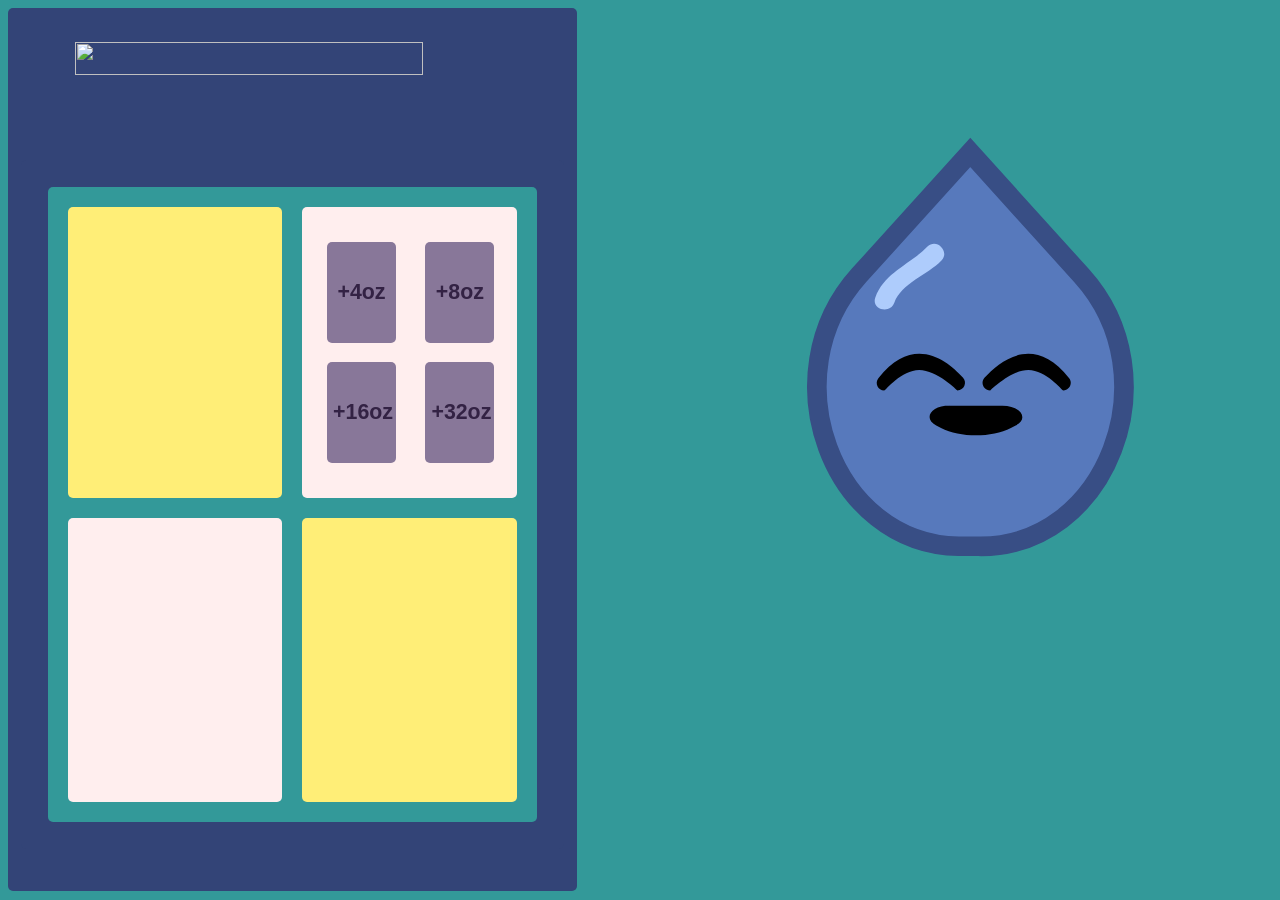
==== index.html @ 67666979 "moving code around again" ====
<html>
    <head>
        <title>Hydration Concentration!</title>
        <link rel="icon" href="assets/favicon.svg">
        <link rel="stylesheet" href="styles.css">
            <script src="https://cdn.jsdelivr.net/npm/chart.js@4.5.0"></script>
            <script src="path/to/dayjs/dayjs.min.js"></script>
            <script src="buttons.js"></script>
            <script src="chart2.js"></script>
    </head>
    <body>
    <!-- Chart.js v4.5.1vhttps://www.chartjs.org (c) 2025 Chart.js Contributors Released under the MIT License -->
    <noscript>
        <div id="noScript">
            Please Enable Javascript
        </div>
    </noscript>
    <!-- Left Section with User Data-->
        <nav>
        <header>
            <img draggable = "false" id = "header" src = "assets/Untitled-1.png">
        </img>
        </header>
        <aside>
    <!-- holds user data cells-->
            <table>
                <tr>
                    <!-- Top Row first cell with bar chart-->
                    <td>
                        <canvas id="waterBar">
                        <!--Chart.js code-->
                        <script src="chart1.js"></script>
                        </canvas>
                    </td>
                    <!-- Top Row second cell with pie chart-->
                    <td id="td2">
                        <button onclick="oz4()"> +4oz </button>
                        <button onclick="oz8()"> +8oz </button>
                        <button onclick="oz16()"> +16oz </button>
                        <button onclick="oz32()"> +32oz </button>
                    </td>
                </tr>
                <tr>
                    <!-- Bottom row first cell with ???-->
                    <td id="td2">
                    </td>
                    <!-- Bottom row second cell with +oz button-->
                    <td>
                    </td>
                </tr>
            </table>
        </aside>
        </nav>
        <article>
            <img draggable = "false" id = "droppy" onclick = "clearOz()"></img>
        </article>

    </body>
</html>
---- styles.css ----
body
{
    background-color:#399;
}
header
{
    height:15%;
    width:100%;
    margin-bottom:2%;
    border-radius: 5px;
}
nav
{
    height:97%;
    width:43%;
    padding:1%;
    background-color:#347;
    border-radius: 5px;
    float: left;
}
#header
{
    width:80%;
    height:50%;
    margin-top:4%;
    margin-bottom:5%;
    margin-left:10%;
    margin-right:10%;
    
}
article
{
    height: 90%;
    width: 54%;
    margin-left:46%;
    border-radius: 5px;
    overflow:auto;
}
#droppy
{
    height:70%;
    margin-top:10%;
    margin-left:20%;
    content: url("assets/DROPPY.svg");
}
#droppy:hover
{
    content: url("assets/DROPPYsmile.svg");
}
aside
{
    height: 74%;
    width: 90%;
    background-color:#347;
    padding:5%;
    border-radius: 5px;
    overflow:auto;
}
table
{
    width:100%;
    height:100%;
    background-color:#399;
    border-radius:5px;
    border-spacing:20px;
    table-layout:fixed;
}
td
{
    background-color:#fe7;
    border-radius:5px;
    width:20%;
    height:25%;
    padding-left:2%;
    padding-right:2%;
}
#td2
{
    background-color:#fee;
    border-radius:5px;
    width:20%;
    height:25%;
    padding-left:2%;
    padding-right:2%;
}
#waterBar
{
    font-family: 'Lucida Sans', 'Lucida Sans Regular', 'Lucida Grande', 'Lucida Sans Unicode', Geneva, Verdana, sans-serif;
}
#noscript
{
    background-color:#fff;
}

button
{
    height:35%;
    width:35%;
    margin:5%;
    margin-left:8%;
    border:none;
    border-radius:5px;
    font-family:'Lucida Sans', 'Lucida Sans Regular', 'Lucida Grande', 'Lucida Sans Unicode', Geneva, Verdana, sans-serif;
    font-weight:bold;
    font-size:16pt;
    text-align:center;
    background-color:#879;
    color:#324;
}
button:active
{
    background-color:#768;
}
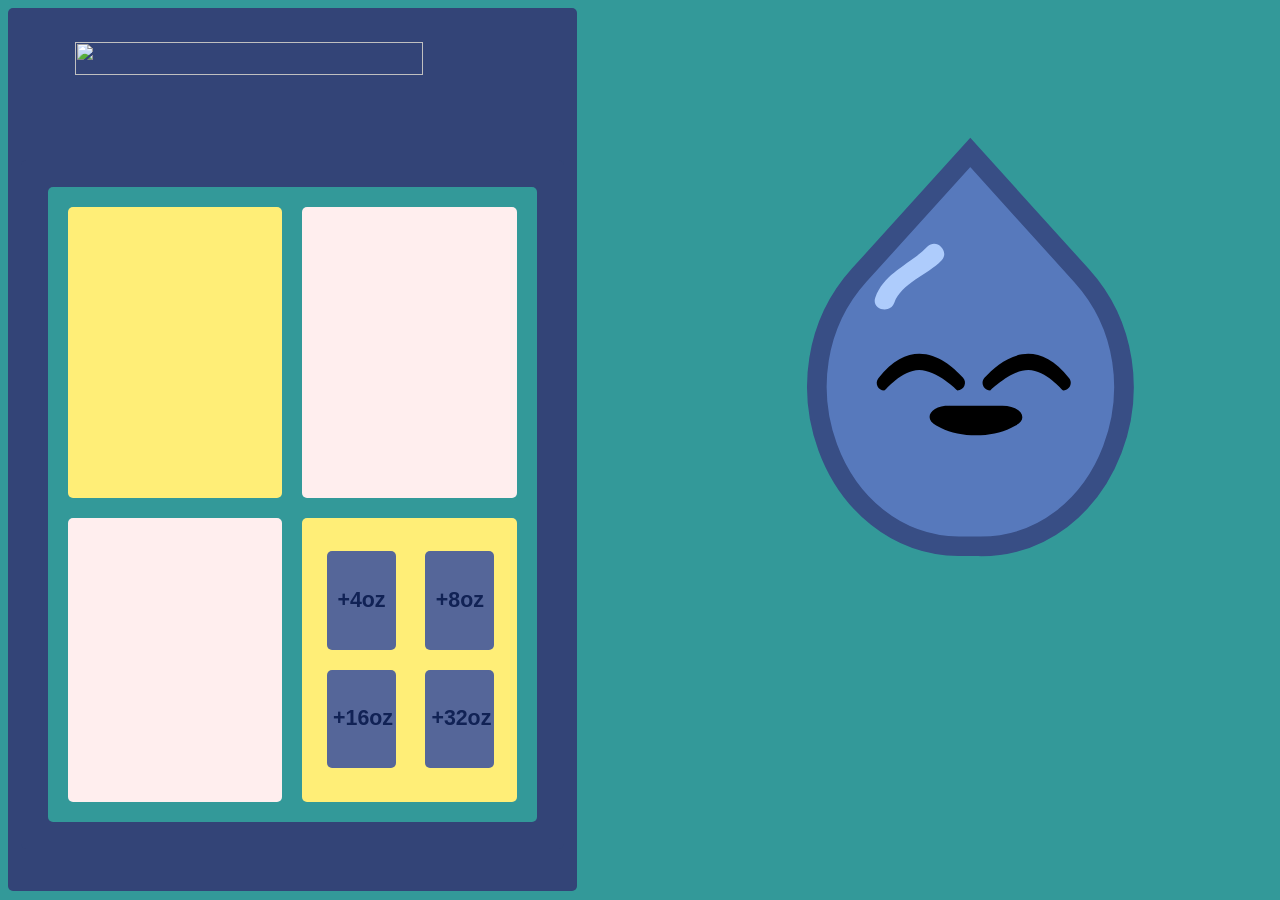
==== commit 8089d315: "testing notifications" ====
--- a/index.html
+++ b/index.html
@@ -5,8 +5,7 @@
         <link rel="stylesheet" href="styles.css">
             <script src="https://cdn.jsdelivr.net/npm/chart.js@4.5.0"></script>
             <script src="path/to/dayjs/dayjs.min.js"></script>
-            <script src="buttons.js"></script>
-            <script src="chart2.js"></script>
+            <script src="notifications.js"></script>
     </head>
     <body>
     <!-- Chart.js v4.5.1vhttps://www.chartjs.org (c) 2025 Chart.js Contributors Released under the MIT License -->
@@ -29,15 +28,11 @@
                     <td>
                         <canvas id="waterBar">
                         <!--Chart.js code-->
-                        <script src="chart1.js"></script>
+                            <script src="chart1.js"></script>
                         </canvas>
                     </td>
                     <!-- Top Row second cell with pie chart-->
                     <td id="td2">
-                        <button onclick="oz4()"> +4oz </button>
-                        <button onclick="oz8()"> +8oz </button>
-                        <button onclick="oz16()"> +16oz </button>
-                        <button onclick="oz32()"> +32oz </button>
                     </td>
                 </tr>
                 <tr>
@@ -46,13 +41,17 @@
                     </td>
                     <!-- Bottom row second cell with +oz button-->
                     <td>
+                        <button onclick="oz4()"> +4oz </button>
+                        <button onclick="oz8()"> +8oz </button>
+                        <button onclick="oz16()"> +16oz </button>
+                        <button onclick="oz32()"> +32oz </button>
                     </td>
                 </tr>
             </table>
         </aside>
         </nav>
         <article>
-            <img draggable = "false" id = "droppy" onclick = "clearOz()"></img>
+            <img draggable = "false" id = "droppy" onclick = "notifyMe()"></img>
         </article>
 
     </body>
--- a/styles.css
+++ b/styles.css
@@ -104,10 +104,10 @@
     font-weight:bold;
     font-size:16pt;
     text-align:center;
-    background-color:#879;
-    color:#324;
+    background-color:#569;
+    color:#125;
 }
 button:active
 {
-    background-color:#768;
+    background-color:#67a;
 }
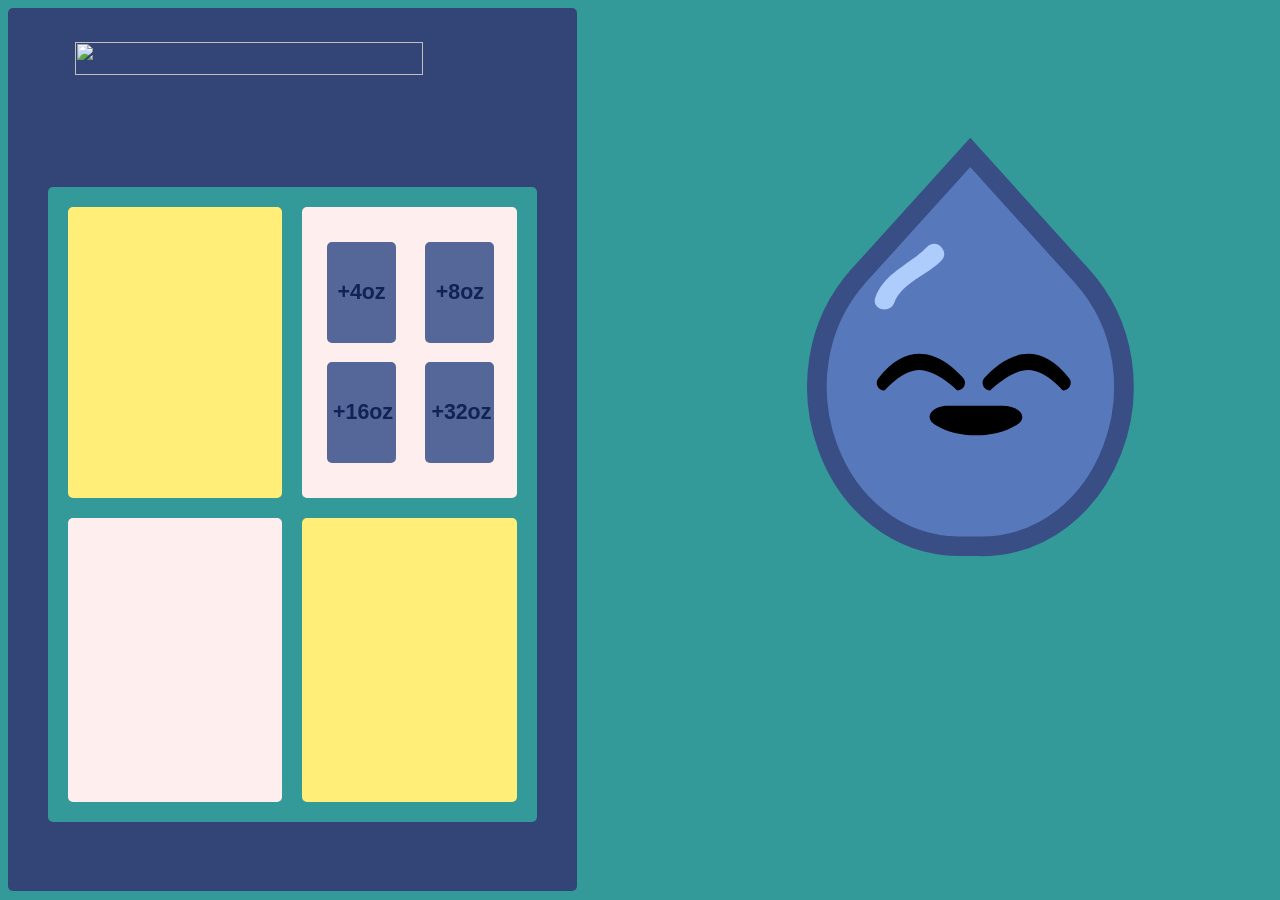
==== commit 62d3a223: "Merge branch 'main' of https://github.com/Squiggle9105/hydrationConcentration" ====
--- a/index.html
+++ b/index.html
@@ -5,7 +5,8 @@
         <link rel="stylesheet" href="styles.css">
             <script src="https://cdn.jsdelivr.net/npm/chart.js@4.5.0"></script>
             <script src="path/to/dayjs/dayjs.min.js"></script>
-            <script src="notifications.js"></script>
+            <script src="buttons.js"></script>
+            <script src="chart2.js"></script>
     </head>
     <body>
     <!-- Chart.js v4.5.1vhttps://www.chartjs.org (c) 2025 Chart.js Contributors Released under the MIT License -->
@@ -28,11 +29,15 @@
                     <td>
                         <canvas id="waterBar">
                         <!--Chart.js code-->
-                            <script src="chart1.js"></script>
+                        <script src="chart1.js"></script>
                         </canvas>
                     </td>
                     <!-- Top Row second cell with pie chart-->
                     <td id="td2">
+                        <button onclick="oz4()"> +4oz </button>
+                        <button onclick="oz8()"> +8oz </button>
+                        <button onclick="oz16()"> +16oz </button>
+                        <button onclick="oz32()"> +32oz </button>
                     </td>
                 </tr>
                 <tr>
@@ -41,17 +46,13 @@
                     </td>
                     <!-- Bottom row second cell with +oz button-->
                     <td>
-                        <button onclick="oz4()"> +4oz </button>
-                        <button onclick="oz8()"> +8oz </button>
-                        <button onclick="oz16()"> +16oz </button>
-                        <button onclick="oz32()"> +32oz </button>
                     </td>
                 </tr>
             </table>
         </aside>
         </nav>
         <article>
-            <img draggable = "false" id = "droppy" onclick = "notifyMe()"></img>
+            <img draggable = "false" id = "droppy" onclick = "clearOz()"></img>
         </article>
 
     </body>
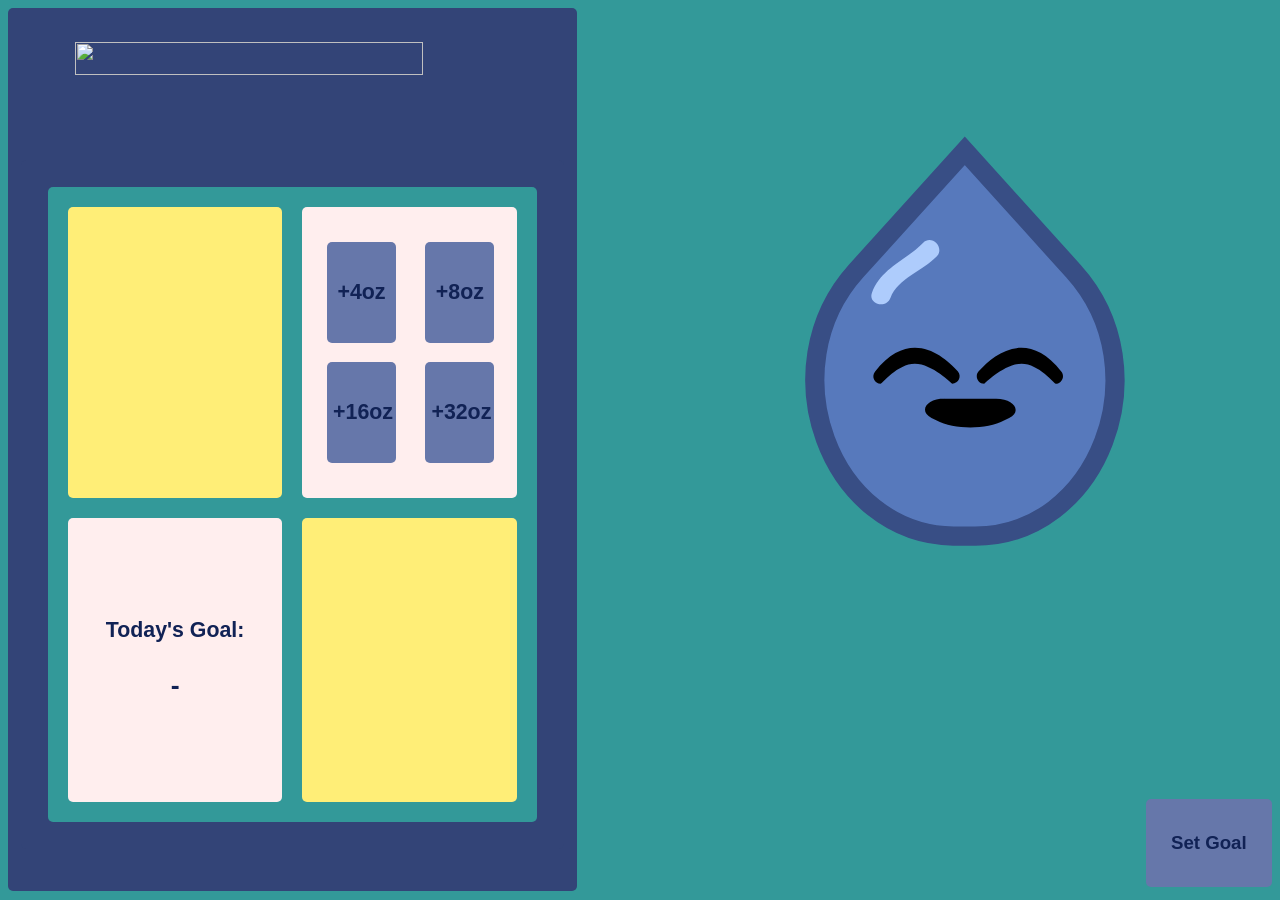
==== commit e250cbab: "goal system works" ====
--- a/index.html
+++ b/index.html
@@ -7,8 +7,10 @@
             <script src="path/to/dayjs/dayjs.min.js"></script>
             <script src="buttons.js"></script>
             <script src="chart2.js"></script>
+            <script src="notifications.js"></script>
+            <script src="goal.js"></script>
     </head>
-    <body>
+    <body onload = "disp()">
     <!-- Chart.js v4.5.1vhttps://www.chartjs.org (c) 2025 Chart.js Contributors Released under the MIT License -->
     <noscript>
         <div id="noScript">
@@ -18,7 +20,7 @@
     <!-- Left Section with User Data-->
         <nav>
         <header>
-            <img draggable = "false" id = "header" src = "assets/Untitled-1.png">
+            <img draggable = "false" id = "header" src = "assets/Untitled-1.png" onclick="clearOz()">
         </img>
         </header>
         <aside>
@@ -34,15 +36,18 @@
                     </td>
                     <!-- Top Row second cell with pie chart-->
                     <td id="td2">
-                        <button onclick="oz4()"> +4oz </button>
-                        <button onclick="oz8()"> +8oz </button>
-                        <button onclick="oz16()"> +16oz </button>
-                        <button onclick="oz32()"> +32oz </button>
+                        <button onclick="oz4()" class = "bodyfont"> +4oz </button>
+                        <button onclick="oz8()" class = "bodyfont"> +8oz </button>
+                        <button onclick="oz16()" class = "bodyfont"> +16oz </button>
+                        <button onclick="oz32()" class = "bodyfont"> +32oz </button>
                     </td>
                 </tr>
                 <tr>
                     <!-- Bottom row first cell with ???-->
                     <td id="td2">
+                        <p class = "bodyfont">Today&apos;s Goal&colon;</p>
+                        <p id = "goalDisplay" class = "bodyfont2">
+                        </p>
                     </td>
                     <!-- Bottom row second cell with +oz button-->
                     <td>
@@ -54,6 +59,7 @@
         <article>
             <img draggable = "false" id = "droppy" onclick = "clearOz()"></img>
         </article>
+        <button onclick = "setGoal()" id = "button2">Set Goal</button>
 
     </body>
 </html>
--- a/styles.css
+++ b/styles.css
@@ -30,7 +30,7 @@
 }
 article
 {
-    height: 90%;
+    height: 88%;
     width: 54%;
     margin-left:46%;
     border-radius: 5px;
@@ -60,7 +60,7 @@
 {
     width:100%;
     height:100%;
-    background-color:#399;
+    background-color: #399;
     border-radius:5px;
     border-spacing:20px;
     table-layout:fixed;
@@ -100,14 +100,37 @@
     margin-left:8%;
     border:none;
     border-radius:5px;
+    background-color:#67a;
+}
+#button2
+{
+    font-family:'Lucida Sans', 'Lucida Sans Regular', 'Lucida Grande', 'Lucida Sans Unicode', Geneva, Verdana, sans-serif;
+    font-weight: bold;
+    color:#125; width:10%; 
+    height:10%; 
+    margin:0; 
+    margin-top:1%; 
+    font-size:14pt; 
+    float:right;
+}
+button:active
+{
+    background-color:#78b;
+}
+
+.bodyfont
+{
     font-family:'Lucida Sans', 'Lucida Sans Regular', 'Lucida Grande', 'Lucida Sans Unicode', Geneva, Verdana, sans-serif;
     font-weight:bold;
     font-size:16pt;
+    color:#125;
     text-align:center;
-    background-color:#569;
+}
+.bodyfont2
+{
+    font-family:'Lucida Sans', 'Lucida Sans Regular', 'Lucida Grande', 'Lucida Sans Unicode', Geneva, Verdana, sans-serif;
+    font-weight:bolder;
+    font-size:20pt;
     color:#125;
-}
-button:active
-{
-    background-color:#67a;
+    text-align:center;
 }
